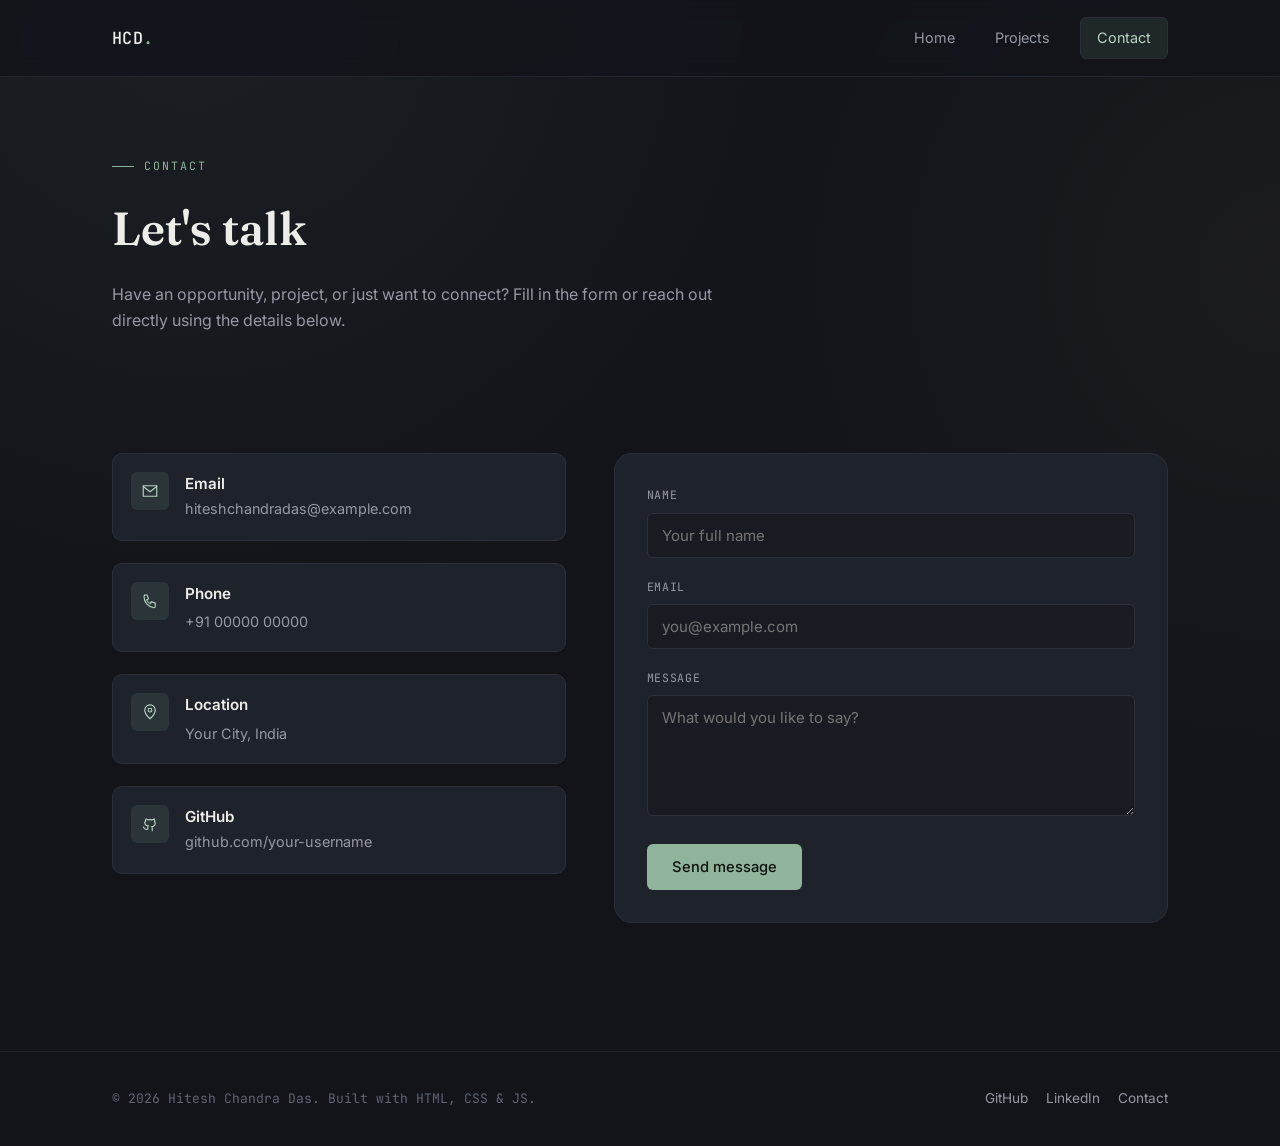
==== contact.html @ 02cb1e1f "my first commit as portfolio website" ====
<!DOCTYPE html>
<html lang="en">
<head>
<meta charset="UTF-8">
<meta name="viewport" content="width=device-width, initial-scale=1.0">
<title>Contact — Hitesh Chandra Das</title>
<meta name="description" content="Get in touch with Hitesh Chandra Das.">

<link rel="preconnect" href="https://fonts.googleapis.com">
<link rel="preconnect" href="https://fonts.gstatic.com" crossorigin>
<link href="https://fonts.googleapis.com/css2?family=Fraunces:opsz,wght@9..144,500;9..144,600;9..144,700&family=Inter:wght@400;500;600&family=JetBrains+Mono:wght@400;500&display=swap" rel="stylesheet">

<link rel="stylesheet" href="css/style.css">
</head>
<body>

<header class="site-header">
  <div class="wrap">
    <a href="index.html" class="logo">HCD<span>.</span></a>
    <nav class="nav-links">
      <a href="index.html" data-page="index.html">Home</a>
      <a href="projects.html" data-page="projects.html">Projects</a>
      <a href="contact.html" data-page="contact.html" class="nav-cta">Contact</a>
    </nav>
    <button class="nav-toggle" aria-label="Toggle menu" aria-expanded="false">
      <svg width="18" height="14" viewBox="0 0 18 14" fill="none"><path d="M0 1H18M0 7H18M0 13H18" stroke="currentColor" stroke-width="1.5"/></svg>
    </button>
  </div>
</header>

<main>
  <section class="page-hero">
    <div class="wrap">
      <span class="eyebrow">Contact</span>
      <h1>Let's talk</h1>
      <p>
        Have an opportunity, project, or just want to connect? Fill in the form
        or reach out directly using the details below.
      </p>
    </div>
  </section>

  <section class="contact">
    <div class="wrap">
      <div class="contact-grid">

        <div class="contact-info-list">
          <div class="contact-info-item" data-reveal>
            <span class="icon">
              <svg width="18" height="18" viewBox="0 0 24 24" fill="none"><path d="M3 5h18v14H3V5Z" stroke="currentColor" stroke-width="1.5"/><path d="m3 6 9 7 9-7" stroke="currentColor" stroke-width="1.5"/></svg>
            </span>
            <div>
              <h4>Email</h4>
              <a href="mailto:hiteshchandradas@example.com">hiteshchandradas@example.com</a>
            </div>
          </div>

          <div class="contact-info-item" data-reveal>
            <span class="icon">
              <svg width="18" height="18" viewBox="0 0 24 24" fill="none"><path d="M4 4h4l2 5-2.5 1.5a11 11 0 0 0 5 5L14 13l5 2v4a2 2 0 0 1-2 2A15 15 0 0 1 4 6a2 2 0 0 1 2-2Z" stroke="currentColor" stroke-width="1.5"/></svg>
            </span>
            <div>
              <h4>Phone</h4>
              <p>+91 00000 00000</p>
            </div>
          </div>

          <div class="contact-info-item" data-reveal>
            <span class="icon">
              <svg width="18" height="18" viewBox="0 0 24 24" fill="none"><path d="M12 21s7-6.5 7-11.5A7 7 0 0 0 5 9.5C5 14.5 12 21 12 21Z" stroke="currentColor" stroke-width="1.5"/><circle cx="12" cy="9.5" r="2.5" stroke="currentColor" stroke-width="1.5"/></svg>
            </span>
            <div>
              <h4>Location</h4>
              <p>Your City, India</p>
            </div>
          </div>

          <div class="contact-info-item" data-reveal>
            <span class="icon">
              <svg width="18" height="18" viewBox="0 0 24 24" fill="none"><path d="M9 19c-4.5 1.5-4.5-2.5-6-3m12 5v-3.5c0-1 .1-1.4-.5-2 2-.2 4.5-1 4.5-4.5 0-1-.4-1.9-1-2.6.1-.3.4-1.4-.1-2.9 0 0-.9-.3-3 1a10 10 0 0 0-5.6 0c-2.1-1.3-3-1-3-1-.5 1.5-.2 2.6-.1 2.9A4 4 0 0 0 5 9.9c0 3.5 2.5 4.3 4.5 4.5-.4.4-.5.9-.5 1.5V19" stroke="currentColor" stroke-width="1.5" stroke-linecap="round"/></svg>
            </span>
            <div>
              <h4>GitHub</h4>
              <a href="https://github.com/your-username" target="_blank" rel="noopener">github.com/your-username</a>
            </div>
          </div>
        </div>

        <form class="contact-form" id="contact-form" data-destination-email="hiteshchandradas@example.com" data-reveal>
          <div class="form-row">
            <label for="name">Name</label>
            <input type="text" id="name" name="name" placeholder="Your full name">
            <span class="error">Please enter your name.</span>
          </div>

          <div class="form-row">
            <label for="email">Email</label>
            <input type="email" id="email" name="email" placeholder="you@example.com">
            <span class="error">Please enter a valid email address.</span>
          </div>

          <div class="form-row">
            <label for="message">Message</label>
            <textarea id="message" name="message" rows="5" placeholder="What would you like to say?"></textarea>
            <span class="error">Message should be at least 10 characters.</span>
          </div>

          <button type="submit" class="btn btn-primary">Send message</button>
          <p class="form-status"></p>
        </form>

      </div>
    </div>
  </section>
</main>

<footer class="site-footer">
  <div class="wrap">
    <span class="footer-note">&copy; 2026 Hitesh Chandra Das. Built with HTML, CSS &amp; JS.</span>
    <div class="social-links">
      <a href="https://github.com/your-username" target="_blank" rel="noopener">GitHub</a>
      <a href="https://linkedin.com/in/your-username" target="_blank" rel="noopener">LinkedIn</a>
      <a href="contact.html">Contact</a>
    </div>
  </div>
</footer>

<script src="js/script.js"></script>
</body>
</html>
---- css/style.css ----
/* =============================================================
   Hitesh Chandra Das — Portfolio
   Design tokens
   ============================================================= */
:root {
  --bg:            #12141a;
  --bg-alt:        #181b22;
  --surface:       #1e222b;
  --surface-hover: #262b36;
  --border:        #2a2f3a;
  --border-soft:   #23272f;

  --text:          #edede9;
  --text-muted:    #9599a3;
  --text-faint:    #5f6470;

  --accent:        #8fb39b;   /* muted sage green */
  --accent-strong: #b8d4c2;
  --accent-dim:    rgba(143, 179, 155, 0.12);
  --gold:          #c9a876;   /* soft brass, used sparingly */

  --font-display: 'Fraunces', Georgia, serif;
  --font-body:    'Inter', -apple-system, BlinkMacSystemFont, sans-serif;
  --font-mono:    'JetBrains Mono', 'Courier New', monospace;

  --max-width: 1120px;
  --radius-sm: 6px;
  --radius-md: 10px;
  --radius-lg: 18px;

  color-scheme: dark;
}

/* =============================================================
   Reset
   ============================================================= */
*, *::before, *::after { box-sizing: border-box; }

html { scroll-behavior: smooth; }

@media (prefers-reduced-motion: reduce) {
  html { scroll-behavior: auto; }
  *, *::before, *::after {
    animation-duration: 0.01ms !important;
    animation-iteration-count: 1 !important;
    transition-duration: 0.01ms !important;
  }
}

body {
  margin: 0;
  background: var(--bg);
  color: var(--text);
  font-family: var(--font-body);
  font-size: 16px;
  line-height: 1.6;
  -webkit-font-smoothing: antialiased;
  background-image:
    radial-gradient(circle at 15% 0%, rgba(143, 179, 155, 0.07), transparent 45%),
    radial-gradient(circle at 100% 30%, rgba(201, 168, 118, 0.05), transparent 40%);
  background-attachment: fixed;
}

img { max-width: 100%; display: block; }
a { color: inherit; text-decoration: none; }
ul { list-style: none; margin: 0; padding: 0; }
h1, h2, h3, h4 { font-family: var(--font-display); margin: 0; font-weight: 600; }
p { margin: 0; }
button { font-family: inherit; cursor: pointer; }
::selection { background: var(--accent); color: #10120f; }

:focus-visible {
  outline: 2px solid var(--accent);
  outline-offset: 3px;
  border-radius: 4px;
}

/* =============================================================
   Layout helpers
   ============================================================= */
.wrap {
  max-width: var(--max-width);
  margin: 0 auto;
  padding: 0 32px;
}

.eyebrow {
  font-family: var(--font-mono);
  font-size: 0.72rem;
  letter-spacing: 0.18em;
  text-transform: uppercase;
  color: var(--accent);
  display: inline-flex;
  align-items: center;
  gap: 10px;
}

.eyebrow::before {
  content: '';
  width: 22px;
  height: 1px;
  background: var(--accent);
  display: inline-block;
}

section { padding: 88px 0; }

.section-head { margin-bottom: 48px; max-width: 640px; }

.section-head h2 {
  font-size: clamp(1.7rem, 3vw, 2.4rem);
  margin-top: 14px;
  color: var(--text);
}

.section-head p {
  margin-top: 14px;
  color: var(--text-muted);
  font-size: 1rem;
}

/* =============================================================
   Header / Nav
   ============================================================= */
.site-header {
  position: sticky;
  top: 0;
  z-index: 50;
  background: rgba(18, 20, 26, 0.82);
  backdrop-filter: blur(10px);
  border-bottom: 1px solid var(--border-soft);
}

.site-header .wrap {
  display: flex;
  align-items: center;
  justify-content: space-between;
  height: 76px;
  position: relative;
}

.logo {
  font-family: var(--font-mono);
  font-size: 1.05rem;
  font-weight: 500;
  letter-spacing: 0.02em;
  color: var(--text);
}

.logo span { color: var(--accent); }

.nav-links { display: flex; align-items: center; gap: 8px; }

.nav-links a {
  font-size: 0.9rem;
  color: var(--text-muted);
  padding: 8px 16px;
  border-radius: var(--radius-sm);
  transition: color 0.2s ease, background 0.2s ease;
}

.nav-links a:hover { color: var(--text); background: var(--surface); }

.nav-links a.active {
  color: var(--accent-strong);
  background: var(--accent-dim);
}

.nav-cta { border: 1px solid var(--border); margin-left: 6px; }
.nav-cta:hover { border-color: var(--accent); }

.nav-toggle {
  display: none;
  background: none;
  border: 1px solid var(--border);
  border-radius: var(--radius-sm);
  color: var(--text);
  width: 40px;
  height: 40px;
  align-items: center;
  justify-content: center;
}

/* =============================================================
   Hero
   ============================================================= */
.hero {
  padding: 88px 0 64px;
  display: grid;
  grid-template-columns: 1.15fr 0.85fr;
  gap: 56px;
  align-items: center;
}

.hero-copy h1 {
  font-size: clamp(2.4rem, 5vw, 3.6rem);
  line-height: 1.08;
  margin-top: 16px;
}

.hero-copy h1 em { font-style: normal; color: var(--accent-strong); }

.hero-intro {
  margin-top: 22px;
  color: var(--text-muted);
  font-size: 1.05rem;
  max-width: 52ch;
}

.terminal {
  margin-top: 30px;
  background: var(--bg-alt);
  border: 1px solid var(--border);
  border-radius: var(--radius-md);
  overflow: hidden;
  max-width: 560px;
}

.terminal-bar {
  display: flex;
  align-items: center;
  gap: 7px;
  padding: 10px 14px;
  border-bottom: 1px solid var(--border);
  background: rgba(255,255,255,0.02);
}

.terminal-dot { width: 9px; height: 9px; border-radius: 50%; background: var(--border); }
.terminal-dot:nth-child(1) { background: #d97b6c; }
.terminal-dot:nth-child(2) { background: #c9a876; }
.terminal-dot:nth-child(3) { background: #8fb39b; }

.terminal-label {
  margin-left: 8px;
  font-family: var(--font-mono);
  font-size: 0.72rem;
  color: var(--text-faint);
}

.terminal-body {
  padding: 18px 20px;
  font-family: var(--font-mono);
  font-size: 0.88rem;
  color: var(--accent-strong);
  min-height: 92px;
}

.terminal-body .muted { color: var(--text-faint); }
.terminal-body .string { color: var(--gold); }
.terminal-body .string-line { color: var(--gold); }
.terminal-body .cursor {
  display: inline-block;
  width: 7px;
  height: 1em;
  background: var(--accent);
  margin-left: 2px;
  vertical-align: middle;
  animation: blink 1s steps(1) infinite;
}

@keyframes blink { 50% { opacity: 0; } }

.hero-actions { margin-top: 34px; display: flex; gap: 14px; flex-wrap: wrap; }

.btn {
  display: inline-flex;
  align-items: center;
  gap: 8px;
  padding: 13px 24px;
  border-radius: var(--radius-sm);
  font-size: 0.92rem;
  font-weight: 500;
  border: 1px solid transparent;
  transition: transform 0.2s ease, background 0.2s ease, border-color 0.2s ease, color 0.2s ease;
}

.btn-primary { background: var(--accent); color: #0e120f; }
.btn-primary:hover { background: var(--accent-strong); transform: translateY(-2px); }

.btn-ghost { border-color: var(--border); color: var(--text); }
.btn-ghost:hover { border-color: var(--accent); color: var(--accent-strong); transform: translateY(-2px); }

/* Photo frame */
.hero-photo { position: relative; justify-self: center; }

.photo-frame {
  width: 300px;
  height: 360px;
  border-radius: var(--radius-lg);
  border: 1px solid var(--border);
  background: var(--surface);
  position: relative;
  overflow: hidden;
  display: flex;
  align-items: center;
  justify-content: center;
}

.photo-frame img { width: 100%; height: 100%; object-fit: cover; }

.photo-fallback {
  font-family: var(--font-display);
  font-size: 4.2rem;
  color: var(--accent);
  opacity: 0.55;
}

.photo-corner { position: absolute; width: 26px; height: 26px; border: 2px solid var(--accent); }
.photo-corner.tl { top: -1px; left: -1px; border-right: none; border-bottom: none; border-top-left-radius: var(--radius-lg); }
.photo-corner.br { bottom: -1px; right: -1px; border-left: none; border-top: none; border-bottom-right-radius: var(--radius-lg); }

.status-chip {
  position: absolute;
  bottom: -18px;
  left: 50%;
  transform: translateX(-50%);
  background: var(--bg-alt);
  border: 1px solid var(--border);
  padding: 9px 18px;
  border-radius: 999px;
  font-family: var(--font-mono);
  font-size: 0.74rem;
  color: var(--text-muted);
  display: flex;
  align-items: center;
  gap: 8px;
  white-space: nowrap;
}

.status-dot { width: 7px; height: 7px; border-radius: 50%; background: var(--accent); box-shadow: 0 0 0 3px var(--accent-dim); }

/* =============================================================
   Timeline (Education)
   ============================================================= */
.timeline { border-left: 1px solid var(--border); margin-left: 6px; }

.timeline-item { position: relative; padding: 0 0 40px 34px; }
.timeline-item:last-child { padding-bottom: 0; }

.timeline-item::before {
  content: attr(data-index);
  position: absolute;
  left: -13px;
  top: 0;
  width: 24px;
  height: 24px;
  border-radius: 50%;
  background: var(--bg);
  border: 1px solid var(--accent);
  color: var(--accent-strong);
  font-family: var(--font-mono);
  font-size: 0.68rem;
  display: flex;
  align-items: center;
  justify-content: center;
}

.timeline-item h3 { font-size: 1.15rem; color: var(--text); }

.timeline-meta {
  margin-top: 6px;
  font-family: var(--font-mono);
  font-size: 0.78rem;
  color: var(--accent);
  display: flex;
  gap: 14px;
  flex-wrap: wrap;
}

.timeline-item p.desc { margin-top: 10px; color: var(--text-muted); max-width: 62ch; }

/* =============================================================
   Skills
   ============================================================= */
.skills-grid {
  display: grid;
  grid-template-columns: repeat(auto-fit, minmax(230px, 1fr));
  gap: 20px;
}

.skill-card {
  background: var(--surface);
  border: 1px solid var(--border);
  border-radius: var(--radius-md);
  padding: 24px;
}

.skill-card h3 {
  font-family: var(--font-mono);
  font-size: 0.82rem;
  text-transform: uppercase;
  letter-spacing: 0.08em;
  color: var(--text-muted);
  font-weight: 500;
}

.chip-row { margin-top: 16px; display: flex; flex-wrap: wrap; gap: 8px; }

.chip {
  font-family: var(--font-mono);
  font-size: 0.78rem;
  padding: 6px 12px;
  border-radius: 6px;
  background: var(--bg-alt);
  border: 1px solid var(--border);
  color: var(--accent-strong);
}

.chip::before { content: '#'; color: var(--text-faint); }

/* =============================================================
   Cards / Projects
   ============================================================= */
.project-grid {
  display: grid;
  grid-template-columns: repeat(auto-fit, minmax(300px, 1fr));
  gap: 24px;
}

.project-card {
  background: var(--surface);
  border: 1px solid var(--border);
  border-radius: var(--radius-lg);
  padding: 28px;
  display: flex;
  flex-direction: column;
  gap: 16px;
  transition: border-color 0.2s ease, transform 0.2s ease;
}

.project-card:hover { border-color: var(--accent); transform: translateY(-4px); }

.project-top { display: flex; align-items: flex-start; justify-content: space-between; gap: 12px; }

.project-index { font-family: var(--font-mono); font-size: 0.72rem; color: var(--text-faint); }

.project-card h3 { font-size: 1.28rem; margin-top: 4px; }

.project-card p.desc { color: var(--text-muted); font-size: 0.94rem; }

.project-tags { display: flex; flex-wrap: wrap; gap: 8px; }

.project-links {
  margin-top: auto;
  display: flex;
  gap: 18px;
  padding-top: 8px;
  border-top: 1px solid var(--border-soft);
}

.project-links a { font-size: 0.85rem; color: var(--text); display: inline-flex; align-items: center; gap: 6px; }
.project-links a:hover { color: var(--accent-strong); }

/* =============================================================
   Contact
   ============================================================= */
.contact-grid { display: grid; grid-template-columns: 0.9fr 1.1fr; gap: 48px; }

.contact-info-list { display: flex; flex-direction: column; gap: 22px; }

.contact-info-item {
  display: flex;
  gap: 16px;
  align-items: flex-start;
  padding: 18px;
  background: var(--surface);
  border: 1px solid var(--border);
  border-radius: var(--radius-md);
}

.contact-info-item .icon {
  width: 38px;
  height: 38px;
  border-radius: var(--radius-sm);
  background: var(--accent-dim);
  color: var(--accent-strong);
  display: flex;
  align-items: center;
  justify-content: center;
  flex-shrink: 0;
}

.contact-info-item h4 { font-size: 0.95rem; font-family: var(--font-body); color: var(--text); }
.contact-info-item p, .contact-info-item a { margin-top: 4px; color: var(--text-muted); font-size: 0.9rem; }
.contact-info-item a:hover { color: var(--accent-strong); }

.contact-form {
  background: var(--surface);
  border: 1px solid var(--border);
  border-radius: var(--radius-lg);
  padding: 32px;
}

.form-row { margin-bottom: 20px; }

.form-row label {
  display: block;
  font-family: var(--font-mono);
  font-size: 0.72rem;
  letter-spacing: 0.06em;
  text-transform: uppercase;
  color: var(--text-muted);
  margin-bottom: 8px;
}

.form-row input,
.form-row textarea {
  width: 100%;
  background: var(--bg-alt);
  border: 1px solid var(--border);
  border-radius: var(--radius-sm);
  padding: 12px 14px;
  color: var(--text);
  font-family: var(--font-body);
  font-size: 0.94rem;
  resize: vertical;
  transition: border-color 0.2s ease;
}

.form-row input:focus,
.form-row textarea:focus { border-color: var(--accent); outline: none; }

.form-row .error {
  display: none;
  margin-top: 6px;
  color: #d97b6c;
  font-size: 0.78rem;
  font-family: var(--font-mono);
}

.form-row.invalid input,
.form-row.invalid textarea { border-color: #d97b6c; }
.form-row.invalid .error { display: block; }

.form-status {
  margin-top: 16px;
  font-family: var(--font-mono);
  font-size: 0.82rem;
  color: var(--accent-strong);
  display: none;
}
.form-status.visible { display: block; }

/* =============================================================
   Footer
   ============================================================= */
.site-footer { border-top: 1px solid var(--border-soft); padding: 36px 0; margin-top: 40px; }

.site-footer .wrap {
  display: flex;
  align-items: center;
  justify-content: space-between;
  flex-wrap: wrap;
  gap: 16px;
}

.footer-note { color: var(--text-faint); font-size: 0.82rem; font-family: var(--font-mono); }

.social-links { display: flex; gap: 18px; }
.social-links a { font-size: 0.85rem; color: var(--text-muted); }
.social-links a:hover { color: var(--accent-strong); }

/* =============================================================
   Page intro (Projects / Contact top banners)
   ============================================================= */
.page-hero { padding: 72px 0 32px; }
.page-hero h1 { font-size: clamp(2rem, 4vw, 2.9rem); margin-top: 16px; }
.page-hero p { margin-top: 16px; color: var(--text-muted); max-width: 60ch; }

/* =============================================================
   Responsive
   ============================================================= */
@media (max-width: 880px) {
  .hero { grid-template-columns: 1fr; }
  .hero-photo { order: -1; margin-bottom: 24px; }
  .contact-grid { grid-template-columns: 1fr; }
  .nav-links { display: none; }
  .nav-toggle { display: flex; }

  .site-header.nav-open .nav-links {
    display: flex;
    position: absolute;
    top: 76px;
    left: 0;
    right: 0;
    background: var(--bg-alt);
    border-bottom: 1px solid var(--border);
    flex-direction: column;
    align-items: stretch;
    padding: 12px;
    gap: 4px;
  }
}

@media (max-width: 520px) {
  .wrap { padding: 0 20px; }
  section { padding: 64px 0; }
  .photo-frame { width: 100%; max-width: 280px; height: 320px; }
}
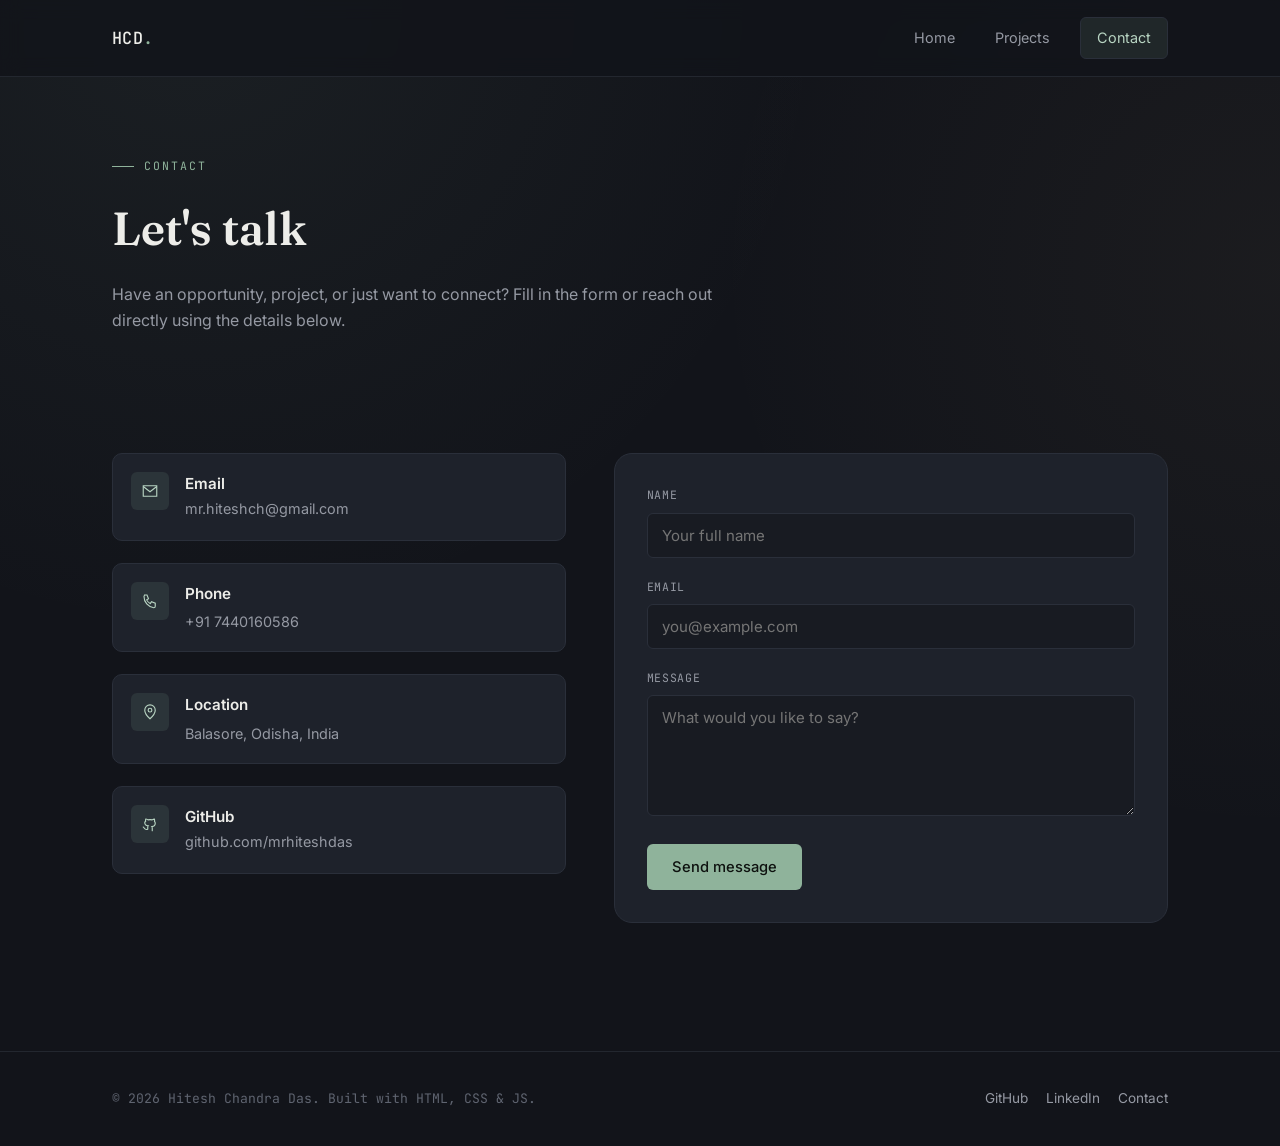
==== commit 8f23fa28: "upgrade educational and contact details" ====
--- a/contact.html
+++ b/contact.html
@@ -51,7 +51,7 @@
             </span>
             <div>
               <h4>Email</h4>
-              <a href="mailto:hiteshchandradas@example.com">hiteshchandradas@example.com</a>
+              <a href="mailto:mr.hiteshch@gmail.com">mr.hiteshch@gmail.com</a>
             </div>
           </div>
 
@@ -61,7 +61,7 @@
             </span>
             <div>
               <h4>Phone</h4>
-              <p>+91 00000 00000</p>
+              <p>+91 7440160586</p>
             </div>
           </div>
 
@@ -71,7 +71,7 @@
             </span>
             <div>
               <h4>Location</h4>
-              <p>Your City, India</p>
+              <p>Balasore, Odisha, India</p>
             </div>
           </div>
 
@@ -81,12 +81,12 @@
             </span>
             <div>
               <h4>GitHub</h4>
-              <a href="https://github.com/your-username" target="_blank" rel="noopener">github.com/your-username</a>
+              <a href="https://github.com/mrhiteshdas" target="_blank" rel="noopener">github.com/mrhiteshdas</a>
             </div>
           </div>
         </div>
 
-        <form class="contact-form" id="contact-form" data-destination-email="hiteshchandradas@example.com" data-reveal>
+        <form class="contact-form" id="contact-form" data-destination-email="mr.hiteshch@gmail.com" data-reveal>
           <div class="form-row">
             <label for="name">Name</label>
             <input type="text" id="name" name="name" placeholder="Your full name">
@@ -118,8 +118,8 @@
   <div class="wrap">
     <span class="footer-note">&copy; 2026 Hitesh Chandra Das. Built with HTML, CSS &amp; JS.</span>
     <div class="social-links">
-      <a href="https://github.com/your-username" target="_blank" rel="noopener">GitHub</a>
-      <a href="https://linkedin.com/in/your-username" target="_blank" rel="noopener">LinkedIn</a>
+      <a href="https://github.com/mrhiteshdas" target="_blank" rel="noopener">GitHub</a>
+      <a href="https://linkedin.com/in/dashitesh" target="_blank" rel="noopener">LinkedIn</a>
       <a href="contact.html">Contact</a>
     </div>
   </div>
